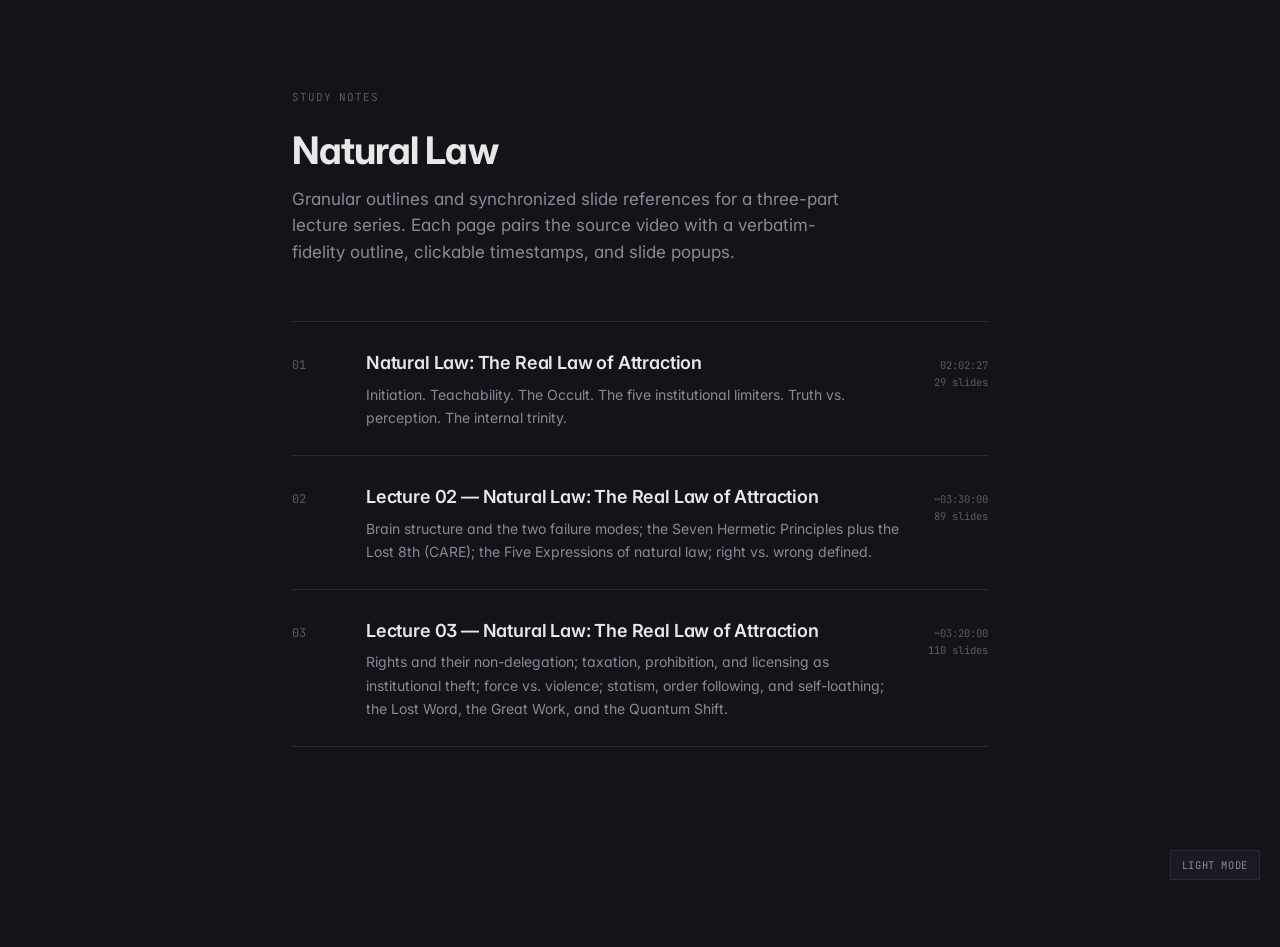
==== index.html @ 5516902b "Initial commit: add natural law study site" ====
<!DOCTYPE html>
<html lang="en" data-theme="dark">
<head>
  <meta charset="UTF-8">
  <meta name="viewport" content="width=device-width, initial-scale=1.0">
  <title>Natural Law — Study Notes</title>
  <link rel="stylesheet" href="assets/css/main.css">
</head>
<body>
  <div class="index-page">
    <header class="index-hero">
      <div class="doc-eyebrow" style="margin-bottom: 24px;">Study Notes</div>
      <h1>Natural Law</h1>
      <p>
        Granular outlines and synchronized slide references for a three-part lecture
        series. Each page pairs the source video with a verbatim-fidelity outline,
        clickable timestamps, and slide popups.
      </p>
    </header>

    <nav class="lecture-list">
      <a class="lecture-card" href="lecture-01.html">
        <span class="num">01</span>
        <div>
          <div class="lecture-title">Natural Law: The Real Law of Attraction</div>
          <p class="lecture-sub">Initiation. Teachability. The Occult. The five institutional limiters. Truth vs. perception. The internal trinity.</p>
        </div>
        <div class="lecture-meta">02:02:27<br>29 slides</div>
      </a>
      <a class="lecture-card" href="lecture-02.html">
        <span class="num">02</span>
        <div>
          <div class="lecture-title">Lecture 02 — Natural Law: The Real Law of Attraction</div>
          <p class="lecture-sub">Brain structure and the two failure modes; the Seven Hermetic Principles plus the Lost 8th (CARE); the Five Expressions of natural law; right vs. wrong defined.</p>
        </div>
        <div class="lecture-meta">~03:30:00<br>89 slides</div>
      </a>
      <a class="lecture-card" href="lecture-03.html">
        <span class="num">03</span>
        <div>
          <div class="lecture-title">Lecture 03 — Natural Law: The Real Law of Attraction</div>
          <p class="lecture-sub">Rights and their non-delegation; taxation, prohibition, and licensing as institutional theft; force vs. violence; statism, order following, and self-loathing; the Lost Word, the Great Work, and the Quantum Shift.</p>
        </div>
        <div class="lecture-meta">~03:20:00<br>110 slides</div>
      </a>
    </nav>
  </div>
  <button class="theme-toggle">LIGHT MODE</button>
  <script>
    const saved = localStorage.getItem('theme');
    if (saved) document.documentElement.dataset.theme = saved;
    const btn = document.querySelector('.theme-toggle');
    btn.textContent = document.documentElement.dataset.theme === 'light' ? 'DARK MODE' : 'LIGHT MODE';
    btn.addEventListener('click', () => {
      const cur = document.documentElement.dataset.theme;
      const next = cur === 'light' ? 'dark' : 'light';
      document.documentElement.dataset.theme = next;
      localStorage.setItem('theme', next);
      btn.textContent = next === 'light' ? 'DARK MODE' : 'LIGHT MODE';
    });
  </script>
</body>
</html>
---- assets/css/main.css ----
/* ============================================================
   QUIET TECHNICAL — Natural Law Study Notes
   Split layout: sticky video left + outline scrolls right
   ============================================================ */

@import url('https://fonts.googleapis.com/css2?family=Inter:wght@400;500;600;700&family=JetBrains+Mono:wght@400;500&display=swap');

:root {
  --bg:            #13131A;
  --bg-elevated:   #1A1A22;
  --bg-popup:      #1E1E28;
  --text:          #E8E8E8;
  --text-muted:    #8A8A95;
  --text-dim:      #5A5A65;
  --border:        #2A2A30;
  --border-strong: #3A3A45;
  --accent:        #7B9EFF;
  --accent-dim:    #5A77CC;
  --accent-glow:   rgba(123, 158, 255, 0.12);
  --logic:         #B89968;

  --font-sans: 'Inter', -apple-system, BlinkMacSystemFont, sans-serif;
  --font-mono: 'JetBrains Mono', 'SF Mono', Menlo, monospace;

  --left-col: 42%;
  --gutter: 56px;

  --ease: cubic-bezier(0.4, 0, 0.2, 1);
}

[data-theme="light"] {
  --bg:            #FAFAF7;
  --bg-elevated:   #F0F0EC;
  --bg-popup:      #FFFFFF;
  --text:          #1A1A1F;
  --text-muted:    #5A5A65;
  --text-dim:      #9A9AA0;
  --border:        #E0E0DA;
  --border-strong: #C8C8C2;
  --accent:        #3D5DCC;
  --accent-dim:    #6B85DD;
  --accent-glow:   rgba(61, 93, 204, 0.08);
  --logic:         #8C6E2E;
}

*, *::before, *::after { box-sizing: border-box; }
html { scroll-behavior: smooth; }
body {
  margin: 0;
  background: var(--bg);
  color: var(--text);
  font-family: var(--font-sans);
  font-size: 16px;
  line-height: 1.65;
  -webkit-font-smoothing: antialiased;
  -moz-osx-font-smoothing: grayscale;
  font-feature-settings: 'ss01', 'cv11';
}

/* SPLIT LAYOUT */
.study-layout {
  display: grid;
  grid-template-columns: var(--left-col) 1fr;
  gap: var(--gutter);
  max-width: 1600px;
  margin: 0 auto;
  padding: 32px 40px;
  align-items: start;
}

.left-col {
  position: sticky;
  top: 32px;
  height: calc(100vh - 64px);
  display: flex;
  flex-direction: column;
  gap: 24px;
  min-width: 0;
}

.player-wrap {
  position: relative;
  width: 100%;
  aspect-ratio: 16 / 9;
  background: #000;
  border: 1px solid var(--border);
  flex-shrink: 0;
}
.player-wrap iframe {
  position: absolute;
  inset: 0;
  width: 100%;
  height: 100%;
  border: 0;
}

.player-meta {
  font-family: var(--font-mono);
  font-size: 11px;
  color: var(--text-muted);
  display: flex;
  flex-wrap: wrap;
  gap: 18px;
  padding-top: 4px;
}
.player-meta span { display: inline-flex; gap: 6px; }
.player-meta .label { color: var(--text-dim); }
.player-meta .now-playing { color: var(--accent); }

.toc-panel {
  flex: 1;
  min-height: 0;
  display: flex;
  flex-direction: column;
  border-top: 1px solid var(--border);
  padding-top: 20px;
}
.toc-label {
  font-family: var(--font-mono);
  font-size: 10px;
  letter-spacing: 0.12em;
  text-transform: uppercase;
  color: var(--text-dim);
  margin-bottom: 14px;
  flex-shrink: 0;
}
.toc {
  overflow-y: auto;
  font-size: 13px;
  padding-right: 8px;
  flex: 1;
  min-height: 0;
}
.toc ul { list-style: none; padding: 0; margin: 0; }
.toc li { margin: 1px 0; }
.toc a {
  display: grid;
  grid-template-columns: 56px 1fr;
  gap: 10px;
  color: var(--text-muted);
  text-decoration: none;
  padding: 5px 0 5px 10px;
  border-left: 1px solid transparent;
  transition: color 0.12s var(--ease), border-color 0.12s var(--ease);
  line-height: 1.35;
}
.toc a:hover { color: var(--text); }
.toc a.active { color: var(--text); border-left-color: var(--accent); }
.toc .toc-ts {
  font-family: var(--font-mono);
  font-size: 10px;
  color: var(--text-dim);
  padding-top: 2px;
}
.toc a.active .toc-ts { color: var(--accent); }

.toc::-webkit-scrollbar { width: 4px; }
.toc::-webkit-scrollbar-track { background: transparent; }
.toc::-webkit-scrollbar-thumb { background: var(--border); border-radius: 2px; }

.right-col { min-width: 0; padding-bottom: 200px; }

.doc-header {
  padding-bottom: 28px;
  margin-bottom: 40px;
  border-bottom: 1px solid var(--border);
}
.doc-eyebrow {
  font-family: var(--font-mono);
  font-size: 11px;
  letter-spacing: 0.08em;
  text-transform: uppercase;
  color: var(--text-dim);
  margin-bottom: 14px;
}
.doc-title {
  font-size: 30px;
  font-weight: 700;
  line-height: 1.15;
  letter-spacing: -0.02em;
  margin: 0 0 10px;
}
.doc-subtitle {
  font-size: 16px;
  color: var(--text-muted);
  margin: 0 0 22px;
  line-height: 1.55;
  max-width: 640px;
}
.doc-meta {
  display: flex;
  flex-wrap: wrap;
  gap: 22px;
  font-family: var(--font-mono);
  font-size: 11px;
  color: var(--text-muted);
}
.doc-meta div { display: flex; gap: 6px; }
.doc-meta .k { color: var(--text-dim); }

/* OUTLINE HIERARCHY */
.outline h2 {
  font-size: 22px;
  font-weight: 600;
  letter-spacing: -0.015em;
  margin: 56px 0 14px;
  scroll-margin-top: 40px;
  position: relative;
  line-height: 1.25;
  color: var(--text);
}
.outline h2 .section-num {
  position: absolute;
  left: -48px;
  top: 4px;
  font-family: var(--font-mono);
  font-size: 11px;
  font-weight: 400;
  color: var(--text-dim);
}
.outline > h2:first-child { margin-top: 0; }

.outline h3 {
  font-size: 16.5px;
  font-weight: 600;
  letter-spacing: -0.005em;
  color: var(--text);
  margin: 28px 0 8px;
  scroll-margin-top: 40px;
  line-height: 1.35;
}

.outline h4 {
  font-size: 14px;
  font-weight: 600;
  color: var(--text);
  margin: 22px 0 6px;
  line-height: 1.4;
  text-transform: none;
  letter-spacing: 0;
}
.outline h4::after {
  content: '';
  display: block;
  width: 18px;
  height: 1px;
  background: var(--border-strong);
  margin-top: 4px;
}

.outline .power { color: var(--text); font-style: italic; }

.outline ul {
  list-style: none;
  padding: 0;
  margin: 8px 0 12px;
}

.outline > ul > li {
  position: relative;
  padding-left: 22px;
  margin: 10px 0;
  color: var(--text);
  font-size: 15.5px;
  line-height: 1.6;
}
.outline > ul > li::before {
  content: '';
  position: absolute;
  left: 2px;
  top: 0.78em;
  width: 8px;
  height: 1px;
  background: var(--border-strong);
}

.outline ul ul { margin: 6px 0 10px; }
.outline ul ul li {
  position: relative;
  padding-left: 20px;
  margin: 5px 0;
  color: var(--text-muted);
  font-size: 14.5px;
  line-height: 1.55;
}
.outline ul ul li::before {
  content: '';
  position: absolute;
  left: 4px;
  top: 0.72em;
  width: 5px;
  height: 1px;
  background: var(--border);
}

.outline ul ul ul li {
  font-size: 14px;
  padding-left: 18px;
  margin: 4px 0;
}
.outline ul ul ul li::before { width: 3px; }

/* TAGS — used selectively */
.tag {
  font-family: var(--font-mono);
  font-size: 9.5px;
  letter-spacing: 0.08em;
  text-transform: uppercase;
  margin-right: 10px;
  font-weight: 500;
  display: inline-block;
  vertical-align: 1px;
  padding: 1px 6px;
  border: 1px solid var(--border);
  border-radius: 2px;
  color: var(--text-dim);
}
.tag.core    { color: var(--accent); border-color: rgba(123,158,255,0.35); background: var(--accent-glow); }
.tag.logic   { color: var(--logic); border-color: rgba(184,153,104,0.4); }
.tag.quote   { color: var(--text-muted); font-style: italic; }
.tag.nuance  { color: var(--text-muted); }
.tag.tangent { color: var(--text-muted); font-style: italic; }

/* TIMESTAMPS */
.ts {
  font-family: var(--font-mono);
  font-size: 0.85em;
  color: var(--accent);
  text-decoration: none;
  padding: 1px 5px;
  margin: 0 1px;
  border-radius: 2px;
  background: var(--accent-glow);
  cursor: pointer;
  transition: background 0.12s var(--ease);
  white-space: nowrap;
}
.ts:hover { background: rgba(123, 158, 255, 0.24); }
.ts.active { background: var(--accent); color: var(--bg); }
h2 .ts, h3 .ts { font-size: 0.7em; }

/* SLIDE REFS */
.slide-ref {
  display: inline-block;
  font-family: var(--font-mono);
  font-size: 0.72em;
  color: var(--accent);
  text-decoration: none;
  vertical-align: 2px;
  padding: 0 5px;
  margin-left: 3px;
  border: 1px solid rgba(123,158,255,0.3);
  border-radius: 2px;
  cursor: pointer;
  transition: background 0.12s var(--ease), color 0.12s var(--ease);
  line-height: 1.3;
}
.slide-ref::before { content: '▦ '; opacity: 0.65; }
.slide-ref:hover { background: var(--accent-glow); color: var(--text); }

/* POPUP */
.slide-popup {
  position: absolute;
  z-index: 200;
  background: var(--bg-popup);
  border: 1px solid var(--border-strong);
  padding: 8px;
  box-shadow: 0 12px 40px rgba(0,0,0,0.6);
  pointer-events: none;
  opacity: 0;
  transform: translateY(-4px);
  transition: opacity 0.15s var(--ease), transform 0.15s var(--ease);
  max-width: 520px;
}
.slide-popup.visible { opacity: 1; transform: translateY(0); pointer-events: auto; }
.slide-popup img {
  display: block;
  max-width: 100%;
  max-height: 340px;
  width: auto;
  height: auto;
}
.slide-popup .caption {
  font-family: var(--font-mono);
  font-size: 10.5px;
  color: var(--text-muted);
  padding: 8px 4px 2px;
  display: flex;
  justify-content: space-between;
  gap: 12px;
}
.slide-popup .ts-cap { color: var(--accent); }

/* LIGHTBOX */
.lightbox {
  position: fixed;
  inset: 0;
  background: rgba(0,0,0,0.94);
  z-index: 1000;
  display: none;
  align-items: center;
  justify-content: center;
  padding: 40px;
  cursor: zoom-out;
}
.lightbox.visible { display: flex; }
.lightbox img { max-width: 100%; max-height: 100%; object-fit: contain; }
.lightbox .lightbox-caption {
  position: absolute;
  bottom: 20px;
  left: 0;
  right: 0;
  text-align: center;
  font-family: var(--font-mono);
  font-size: 12px;
  color: var(--text-muted);
}

/* THEME TOGGLE + FOOTER */
.theme-toggle {
  position: fixed;
  bottom: 20px;
  right: 20px;
  z-index: 50;
  background: var(--bg-elevated);
  border: 1px solid var(--border);
  color: var(--text-muted);
  font-family: var(--font-mono);
  font-size: 10.5px;
  letter-spacing: 0.06em;
  padding: 7px 11px;
  cursor: pointer;
  transition: color 0.12s var(--ease), border-color 0.12s var(--ease);
}
.theme-toggle:hover { color: var(--text); border-color: var(--border-strong); }

.doc-footer {
  margin-top: 80px;
  padding-top: 28px;
  border-top: 1px solid var(--border);
  font-family: var(--font-mono);
  font-size: 11px;
  color: var(--text-dim);
  display: flex;
  justify-content: space-between;
}
.doc-footer a { color: var(--text-muted); text-decoration: none; }
.doc-footer a:hover { color: var(--text); }

/* INDEX */
.index-page { max-width: 760px; margin: 0 auto; padding: 88px 32px 200px; }
.index-hero h1 {
  font-size: 38px;
  font-weight: 700;
  letter-spacing: -0.025em;
  line-height: 1.1;
  margin: 0 0 14px;
}
.index-hero p {
  font-size: 17px;
  color: var(--text-muted);
  line-height: 1.55;
  margin: 0 0 56px;
  max-width: 560px;
}
.lecture-list { border-top: 1px solid var(--border); }
.lecture-card {
  display: grid;
  grid-template-columns: 50px 1fr auto;
  gap: 24px;
  padding: 26px 0;
  border-bottom: 1px solid var(--border);
  text-decoration: none;
  color: var(--text);
  transition: padding-left 0.2s var(--ease);
  align-items: baseline;
}
.lecture-card:hover { padding-left: 12px; }
.lecture-card .num { font-family: var(--font-mono); font-size: 12px; color: var(--text-dim); }
.lecture-card .lecture-title { font-size: 18px; font-weight: 600; letter-spacing: -0.01em; margin: 0 0 5px; }
.lecture-card .lecture-sub { font-size: 14px; color: var(--text-muted); margin: 0; }
.lecture-card .lecture-meta { font-family: var(--font-mono); font-size: 10.5px; color: var(--text-dim); text-align: right; line-height: 1.6; }

/* RESPONSIVE */
@media (max-width: 1100px) {
  :root { --left-col: 38%; --gutter: 36px; }
  .study-layout { padding: 24px; }
  .outline h2 .section-num { position: static; display: block; margin-bottom: 4px; }
}
@media (max-width: 860px) {
  .study-layout { grid-template-columns: 1fr; gap: 0; padding: 0; }
  .left-col {
    position: sticky;
    top: 0;
    height: auto;
    z-index: 100;
    background: var(--bg);
    border-bottom: 1px solid var(--border);
    padding: 12px 16px;
    gap: 8px;
  }
  .toc-panel { display: none; }
  .right-col { padding: 24px 20px 160px; }
  .doc-title { font-size: 24px; }
  .index-page { padding: 56px 20px 160px; }
  .index-hero h1 { font-size: 30px; }
}
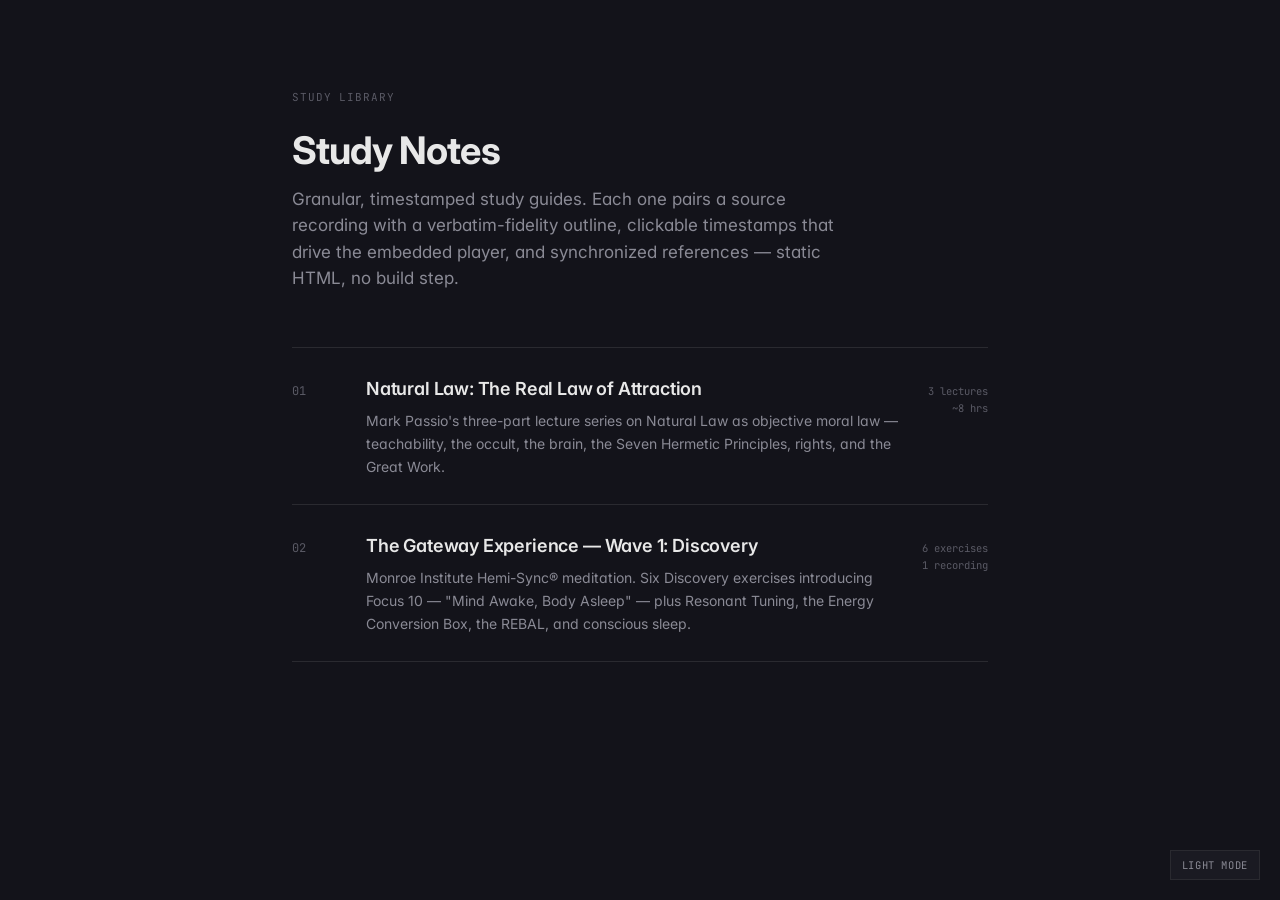
==== commit 1f37cd6e: "Add Gateway Experience section and reorganize study content" ====
--- a/index.html
+++ b/index.html
@@ -3,46 +3,47 @@
 <head>
   <meta charset="UTF-8">
   <meta name="viewport" content="width=device-width, initial-scale=1.0">
-  <title>Natural Law — Study Notes</title>
+  <title>Study Notes</title>
   <link rel="stylesheet" href="assets/css/main.css">
 </head>
 <body>
   <div class="index-page">
     <header class="index-hero">
-      <div class="doc-eyebrow" style="margin-bottom: 24px;">Study Notes</div>
-      <h1>Natural Law</h1>
+      <div class="doc-eyebrow" style="margin-bottom: 24px;">Study Library</div>
+      <h1>Study Notes</h1>
       <p>
-        Granular outlines and synchronized slide references for a three-part lecture
-        series. Each page pairs the source video with a verbatim-fidelity outline,
-        clickable timestamps, and slide popups.
+        Granular, timestamped study guides. Each one pairs a source recording with a
+        verbatim-fidelity outline, clickable timestamps that drive the embedded player,
+        and synchronized references — static HTML, no build step.
       </p>
     </header>
 
+    <!--
+      STUDY LIBRARY
+      Each study is a self-contained folder (see _TEMPLATE/ for the skeleton).
+      To add a study: copy _TEMPLATE/ to a new folder, fill it in, then paste one
+      <a class="lecture-card"> block below. Keep the running number in .num.
+    -->
     <nav class="lecture-list">
-      <a class="lecture-card" href="lecture-01.html">
+
+      <a class="lecture-card" href="natural-law/index.html">
         <span class="num">01</span>
         <div>
           <div class="lecture-title">Natural Law: The Real Law of Attraction</div>
-          <p class="lecture-sub">Initiation. Teachability. The Occult. The five institutional limiters. Truth vs. perception. The internal trinity.</p>
+          <p class="lecture-sub">Mark Passio's three-part lecture series on Natural Law as objective moral law — teachability, the occult, the brain, the Seven Hermetic Principles, rights, and the Great Work.</p>
         </div>
-        <div class="lecture-meta">02:02:27<br>29 slides</div>
+        <div class="lecture-meta">3 lectures<br>~8 hrs</div>
       </a>
-      <a class="lecture-card" href="lecture-02.html">
+
+      <a class="lecture-card" href="gateway/index.html">
         <span class="num">02</span>
         <div>
-          <div class="lecture-title">Lecture 02 — Natural Law: The Real Law of Attraction</div>
-          <p class="lecture-sub">Brain structure and the two failure modes; the Seven Hermetic Principles plus the Lost 8th (CARE); the Five Expressions of natural law; right vs. wrong defined.</p>
+          <div class="lecture-title">The Gateway Experience — Wave 1: Discovery</div>
+          <p class="lecture-sub">Monroe Institute Hemi-Sync® meditation. Six Discovery exercises introducing Focus 10 — "Mind Awake, Body Asleep" — plus Resonant Tuning, the Energy Conversion Box, the REBAL, and conscious sleep.</p>
         </div>
-        <div class="lecture-meta">~03:30:00<br>89 slides</div>
+        <div class="lecture-meta">6 exercises<br>1 recording</div>
       </a>
-      <a class="lecture-card" href="lecture-03.html">
-        <span class="num">03</span>
-        <div>
-          <div class="lecture-title">Lecture 03 — Natural Law: The Real Law of Attraction</div>
-          <p class="lecture-sub">Rights and their non-delegation; taxation, prohibition, and licensing as institutional theft; force vs. violence; statism, order following, and self-loathing; the Lost Word, the Great Work, and the Quantum Shift.</p>
-        </div>
-        <div class="lecture-meta">~03:20:00<br>110 slides</div>
-      </a>
+
     </nav>
   </div>
   <button class="theme-toggle">LIGHT MODE</button>
